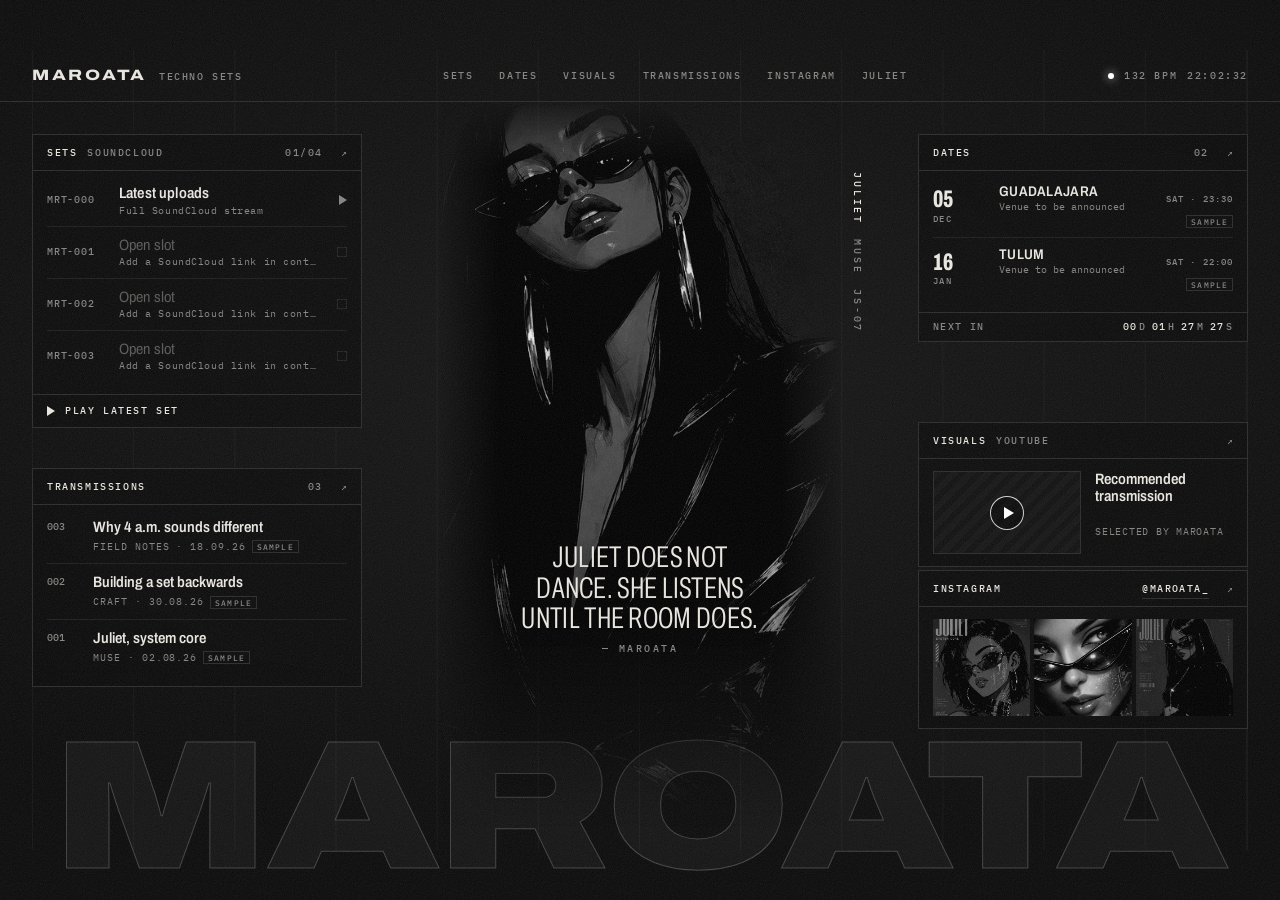
==== bunker/index.html @ 0c00dbc0 "Add MAROATA site with three no-scroll design options One shared content file (assets/content.js) and" ====
<!doctype html>
<html lang="en" data-base="../">
<head>
<meta charset="utf-8">
<meta name="viewport" content="width=device-width, initial-scale=1, viewport-fit=cover">
<title>MAROATA · Bunker</title>
<meta name="description" content="MAROATA techno sets, dates, transmissions and Juliet.">
<meta name="theme-color" content="#0a0a0a">
<link rel="icon" href="data:image/svg+xml,%3Csvg xmlns='http://www.w3.org/2000/svg' viewBox='0 0 32 32'%3E%3Crect width='32' height='32' fill='%230a0a0a'/%3E%3Cpath d='M6 24V8l10 9 10-9v16' fill='none' stroke='%23e8e5df' stroke-width='2.4'/%3E%3C/svg%3E">
<link rel="preload" href="../assets/fonts/archivo.woff2" as="font" type="font/woff2" crossorigin>
<link rel="stylesheet" href="../assets/fonts/fonts.css">
<style>
/* BUNKER — concrete, darkness and one beam of light. Strict 12-column grid, pure monochrome.
   Desktop is drawn on a 1280×800 board that scales to the window; phones get a dock + sheets. */
:root {
  --void: #0a0a0a;
  --slab: #121212;
  --seam: #2a2a2a;
  --ash: #858380;
  --bone: #e8e5df;
  --beam: #ffffff;
  --f-display: "Archivo", "Helvetica Neue", Arial, sans-serif;
  --f-mono: "IBM Plex Mono", ui-monospace, "SFMono-Regular", Menlo, monospace;
  --ease: cubic-bezier(.2, .7, .2, 1);
  color-scheme: dark;
}
*, *::before, *::after { box-sizing: border-box; }
[hidden] { display: none !important; }
html, body { height: 100%; margin: 0; overflow: hidden; background: var(--void); color: var(--bone); }
body { font: 400 14px/1.45 var(--f-display); -webkit-font-smoothing: antialiased; }
button { font: inherit; color: inherit; background: none; border: 0; padding: 0; cursor: pointer; }
a { color: inherit; }
:focus-visible { outline: 1px solid var(--beam); outline-offset: 3px; }
img { display: block; max-width: 100%; }

/* ---------- room: vignette, grain, light beam ---------- */
.room { position: fixed; inset: 0; background: radial-gradient(120% 90% at 50% 40%, #161616 0%, var(--void) 62%); }
.grain {
  position: fixed; inset: -50%; pointer-events: none; z-index: 40; opacity: .09;
  background-image: url("data:image/svg+xml,%3Csvg xmlns='http://www.w3.org/2000/svg' width='180' height='180'%3E%3Cfilter id='n'%3E%3CfeTurbulence type='fractalNoise' baseFrequency='.9' numOctaves='3' stitchTiles='stitch'/%3E%3CfeColorMatrix values='0 0 0 0 1 0 0 0 0 1 0 0 0 0 1 0 0 0 .9 0'/%3E%3C/filter%3E%3Crect width='100%25' height='100%25' filter='url(%23n)'/%3E%3C/svg%3E");
  animation: grain 1.2s steps(5) infinite;
}
@keyframes grain { 0%{transform:translate(0,0)} 20%{transform:translate(-3%,2%)} 40%{transform:translate(2%,-4%)} 60%{transform:translate(-4%,-1%)} 80%{transform:translate(3%,3%)} 100%{transform:translate(0,0)} }
.beam {
  position: fixed; top: -10%; bottom: -10%; left: 0; width: 26vw; pointer-events: none; z-index: 1;
  background: linear-gradient(90deg, transparent, rgba(255,255,255,.055) 45%, rgba(255,255,255,.09) 50%, rgba(255,255,255,.055) 55%, transparent);
  transform: translateX(-30vw) skewX(-8deg);
  animation: beam 14s linear infinite;
}
@keyframes beam { 0% { transform: translateX(-30vw) skewX(-8deg); } 60%, 100% { transform: translateX(130vw) skewX(-8deg); } }

/* ---------- board ---------- */
.board { position: fixed; inset: 0; z-index: 2; }
.grid { display: none; }

/* wordmark: outlined, lit by the beam as it passes */
.wordmark {
  position: absolute; margin: 0; left: 0; right: 0; bottom: calc(52px + env(safe-area-inset-bottom, 0px) - 0.1em); text-align: center; pointer-events: none; user-select: none;
  font: 900 16.2vw/0.8 var(--f-display); font-stretch: 125%; letter-spacing: -.02em;
  color: rgba(232,229,223,.045);
  -webkit-text-stroke: 1px rgba(232,229,223,.24);
  background: linear-gradient(100deg, transparent 42%, rgba(255,255,255,.85) 50%, transparent 58%) no-repeat;
  background-size: 250% 100%;
  -webkit-background-clip: text; background-clip: text;
  animation: sweep 14s linear infinite;
}
@keyframes sweep { 0% { background-position: 100% 0; } 60%, 100% { background-position: 0% 0; } }

/* header bar */
.bar {
  position: absolute; z-index: 6; left: 0; right: 0; top: 0;
  display: flex; align-items: center; justify-content: space-between; gap: 16px;
  padding: calc(env(safe-area-inset-top, 0px) + 14px) 16px 12px;
  font: 500 10px/1 var(--f-mono); letter-spacing: .16em; text-transform: uppercase; color: var(--ash);
}
.mark { margin: 0; display: flex; align-items: baseline; gap: 12px; font: inherit; }
.mark__name { font: 800 15px/1 var(--f-display); font-stretch: 125%; letter-spacing: .18em; color: var(--bone); }
.bar__nav { display: none; }
.bar__status { display: flex; align-items: center; gap: 10px; font-variant-numeric: tabular-nums; }
.led { width: 6px; height: 6px; border-radius: 50%; background: var(--beam); box-shadow: 0 0 10px rgba(255,255,255,.8); animation: led var(--beat, .45s) steps(1) infinite; }
@keyframes led { 0% { opacity: 1; } 50% { opacity: .15; } }
.bar__bpm { display: none; }

/* Juliet */
.juliet { position: absolute; margin: 0; z-index: 3; left: 50%; top: 52px; bottom: 150px; width: min(80vw, 50vh); transform: translateX(-50%); }
.juliet img {
  width: 100%; height: 100%; object-fit: cover; object-position: 50% 0;
  filter: grayscale(1) contrast(1.28) brightness(.92);
  -webkit-mask-image: linear-gradient(to bottom, transparent 0, #000 9%, #000 64%, transparent 97%), linear-gradient(to right, transparent 0, #000 16%, #000 84%, transparent 100%);
  -webkit-mask-composite: source-in;
  mask-image: linear-gradient(to bottom, transparent 0, #000 9%, #000 64%, transparent 97%), linear-gradient(to right, transparent 0, #000 16%, #000 84%, transparent 100%);
  mask-composite: intersect;
}
.juliet__tag {
  position: absolute; top: 18%; right: -4px; writing-mode: vertical-rl;
  font: 500 9.5px/1 var(--f-mono); letter-spacing: .3em; text-transform: uppercase; color: var(--ash);
  display: flex; gap: 14px; align-items: center;
}
.juliet__tag b { color: var(--bone); font-weight: 500; }
.juliet__tag:hover b { color: var(--beam); }

/* quote */
.quote-wrap { position: absolute; z-index: 4; left: 16px; right: 16px; bottom: calc(76px + 15vw); text-align: center; pointer-events: none; }
.quote { margin: 0 auto; max-width: 30ch; transition: opacity .6s var(--ease), filter .6s var(--ease); }
.quote.is-out { opacity: 0; filter: blur(6px); }
.m-quote__text { margin: 0; font: 300 clamp(20px, 6vw, 26px)/1.02 var(--f-display); font-stretch: 62%; text-transform: uppercase; letter-spacing: .01em; text-wrap: balance; text-shadow: 0 2px 18px rgba(0,0,0,.9); }
.m-quote__by { margin: 10px 0 0; font: 500 9.5px/1 var(--f-mono); letter-spacing: .26em; text-transform: uppercase; color: var(--ash); }
.m-quote__by::before { content: "— "; }

/* next date chip (phones) */
.next { position: absolute; z-index: 5; left: 16px; top: calc(env(safe-area-inset-top, 0px) + 44px); display: flex; flex-direction: column; gap: 6px; font: 500 9.5px/1 var(--f-mono); letter-spacing: .16em; text-transform: uppercase; color: var(--ash); }
.next [data-m="next-gig"] { display: flex; gap: 8px; align-items: center; color: var(--bone); }

/* ---------- floating modules ---------- */
.float { display: contents; }
.drift { display: contents; }
.mod { display: none; }

.mod {
  background: rgba(10,10,10,.64);
  -webkit-backdrop-filter: blur(10px); backdrop-filter: blur(10px);
  border: 1px solid var(--seam);
}
.mod__head {
  display: flex; align-items: center; gap: 10px; padding: 11px 14px 10px;
  border-bottom: 1px solid var(--seam);
  font: 500 10px/1 var(--f-mono); letter-spacing: .16em; text-transform: uppercase; color: var(--ash);
}
.mod__title { color: var(--bone); }
.mod__count { margin-left: auto; font-variant-numeric: tabular-nums; }
.mod__x { color: var(--ash); padding: 2px 0 2px 8px; transition: color .2s; }
.mod__x:hover { color: var(--beam); }
.mod__body { padding: 4px 14px 12px; }
.mod__foot { display: flex; justify-content: space-between; align-items: center; gap: 8px; padding: 9px 14px 10px; border-top: 1px solid var(--seam); font: 500 9.5px/1 var(--f-mono); letter-spacing: .14em; text-transform: uppercase; color: var(--ash); }

/* shared content pieces */
.m-flag { display: inline-block; padding: 2px 4px 1px; border: 1px solid var(--seam); font: 500 8px/1 var(--f-mono); letter-spacing: .14em; text-transform: uppercase; color: var(--ash); vertical-align: middle; }
.m-empty { margin: 10px 0; font: 500 10px/1.4 var(--f-mono); letter-spacing: .12em; text-transform: uppercase; color: var(--ash); }
.m-ext, .m-handle { font: 500 10px/1 var(--f-mono); letter-spacing: .14em; text-transform: uppercase; color: var(--bone); text-decoration: none; border-bottom: 1px solid var(--seam); padding-bottom: 3px; }
.m-ext:hover, .m-handle:hover { border-color: var(--bone); }

.m-sets, .m-gigs, .m-posts, .m-videos { list-style: none; margin: 0; padding: 0; }
.m-set + .m-set, .m-gig + .m-gig, .m-post + .m-post { border-top: 1px solid #1d1d1d; }
.m-set__btn {
  width: 100%; display: grid; grid-template-columns: 62px 1fr 18px; grid-template-rows: auto auto; column-gap: 10px; row-gap: 3px;
  text-align: left; padding: 10px 0; align-items: center;
}
.m-set__code { grid-row: 1 / 3; font: 500 10px/1 var(--f-mono); letter-spacing: .08em; color: var(--ash); font-variant-numeric: tabular-nums; }
.m-set__title { font: 600 15px/1.1 var(--f-display); font-stretch: 85%; letter-spacing: .01em; min-width: 0; overflow: hidden; text-overflow: ellipsis; white-space: nowrap; }
.m-set__meta { grid-column: 2; font: 400 9.5px/1.2 var(--f-mono); letter-spacing: .06em; color: var(--ash); min-width: 0; overflow: hidden; text-overflow: ellipsis; white-space: nowrap; }
.m-set__state { grid-column: 3; grid-row: 1 / 3; justify-self: end; width: 0; height: 0; border-left: 8px solid var(--bone); border-top: 5px solid transparent; border-bottom: 5px solid transparent; opacity: .55; transition: opacity .2s; }
button.m-set__btn:hover .m-set__state { opacity: 1; }
button.m-set__btn:hover .m-set__title { color: var(--beam); }
.m-set.is-open-slot .m-set__title { color: #5a5957; font-weight: 400; }
.m-set.is-open-slot .m-set__state { border: 1px dashed #3a3a3a; width: 10px; height: 10px; }
.m-set.is-playing .m-set__state { border: 0; width: 14px; height: 12px; background: linear-gradient(var(--bone),var(--bone)) 0 100%/3px 100% no-repeat, linear-gradient(var(--bone),var(--bone)) 5px 100%/3px 60% no-repeat, linear-gradient(var(--bone),var(--bone)) 10px 100%/3px 80% no-repeat; opacity: 1; animation: eq var(--beat, .45s) ease-in-out infinite alternate; }
@keyframes eq { to { background-size: 3px 40%, 3px 100%, 3px 50%; } }

.m-gig { display: grid; grid-template-columns: 54px 1fr auto; column-gap: 12px; row-gap: 2px; padding: 9px 0; align-items: center; }
.m-gig__date { grid-row: 1 / 3; display: grid; grid-template-columns: auto; line-height: 1; }
.m-gig__d { font: 800 24px/0.9 var(--f-display); font-stretch: 62%; font-variant-numeric: tabular-nums; }
.m-gig__m { font: 500 9px/1 var(--f-mono); letter-spacing: .16em; color: var(--ash); margin-top: 3px; }
.m-gig__y { display: none; }
.m-gig__where { display: flex; flex-direction: column; gap: 2px; min-width: 0; }
.m-gig__city { font: 600 14px/1.1 var(--f-display); font-stretch: 85%; letter-spacing: .02em; text-transform: uppercase; white-space: nowrap; overflow: hidden; text-overflow: ellipsis; }
.m-gig__venue { font: 400 9.5px/1.2 var(--f-mono); color: var(--ash); white-space: nowrap; overflow: hidden; text-overflow: ellipsis; }
.m-gig__meta { grid-column: 3; grid-row: 1; font: 500 9px/1 var(--f-mono); letter-spacing: .12em; color: var(--ash); text-align: right; }
.m-gig .m-flag, .m-gig__link { grid-column: 3; grid-row: 2; justify-self: end; }
.m-gig__link { font: 500 9px/1 var(--f-mono); letter-spacing: .14em; text-transform: uppercase; color: var(--bone); }

.m-post__btn { width: 100%; display: grid; grid-template-columns: 36px 1fr; column-gap: 10px; row-gap: 4px; text-align: left; padding: 10px 0; }
.m-post__no { grid-row: 1 / 3; font: 500 10px/1.5 var(--f-mono); color: var(--ash); font-variant-numeric: tabular-nums; }
.m-post__title { font: 600 15px/1.15 var(--f-display); font-stretch: 85%; text-wrap: balance; }
.m-post__meta { font: 400 9.5px/1 var(--f-mono); letter-spacing: .1em; text-transform: uppercase; color: var(--ash); display: flex; gap: 6px; align-items: center; }
.m-post__btn:hover .m-post__title { color: var(--beam); text-decoration: underline; text-underline-offset: 3px; text-decoration-thickness: 1px; }

.m-video__btn { width: 100%; display: grid; grid-template-columns: 148px 1fr; column-gap: 14px; row-gap: 4px; text-align: left; align-items: start; }
.m-video__thumb { grid-row: 1 / 3; position: relative; display: block; aspect-ratio: 16 / 9; overflow: hidden; background: repeating-linear-gradient(135deg, #151515 0 6px, #101010 6px 12px); border: 1px solid var(--seam); }
.m-video__thumb img { width: 100%; height: 100%; object-fit: cover; filter: grayscale(1) contrast(1.15); transition: filter .4s; }
.m-video__btn:hover .m-video__thumb img { filter: grayscale(0); }
.m-video__play { position: absolute; left: 50%; top: 50%; width: 34px; height: 34px; margin: -17px; border: 1px solid rgba(255,255,255,.8); border-radius: 50%; background: rgba(0,0,0,.35); }
.m-video__play::after { content: ""; position: absolute; left: 13px; top: 10px; border-left: 10px solid #fff; border-top: 6px solid transparent; border-bottom: 6px solid transparent; }
.m-video__slot { position: absolute; inset: 0; display: grid; place-items: center; font: 500 9px/1 var(--f-mono); letter-spacing: .16em; text-transform: uppercase; color: #5a5957; }
.m-video__title { font: 600 15px/1.15 var(--f-display); font-stretch: 85%; }
.m-video__note { font: 400 9.5px/1.3 var(--f-mono); letter-spacing: .08em; text-transform: uppercase; color: var(--ash); }
.m-video.is-open-slot .m-video__title { font: 400 9.5px/1.3 var(--f-mono); color: #5a5957; text-transform: uppercase; letter-spacing: .08em; }

.m-ig { display: grid; grid-template-columns: repeat(3, 1fr); gap: 4px; }
.m-ig__item { display: block; aspect-ratio: 1; overflow: hidden; background: var(--slab); }
.m-ig__item img { width: 100%; height: 100%; object-fit: cover; object-position: 50% 25%; filter: grayscale(1) contrast(1.15) brightness(.9); transition: filter .5s, transform .8s var(--ease); }
.m-ig__item:hover img { filter: none; transform: scale(1.05); }

.m-cd { display: inline-flex; align-items: baseline; gap: 1px; margin-left: 6px; }
.m-cd b { font-weight: 500; color: var(--bone); font-variant-numeric: tabular-nums; }
.m-cd i { font-style: normal; }

/* deck (SoundCloud mini player) */
.m-deck { --sc-color: #e8e5df; display: none; }
.m-deck__go { width: 100%; display: flex; align-items: center; gap: 10px; padding: 11px 14px; font: 500 10px/1 var(--f-mono); letter-spacing: .16em; text-transform: uppercase; color: var(--bone); border-top: 1px solid var(--seam); transition: background .2s, color .2s; }
.m-deck__go:hover { background: var(--bone); color: var(--void); }
.m-deck__icon { width: 0; height: 0; border-left: 8px solid currentColor; border-top: 5px solid transparent; border-bottom: 5px solid transparent; }
.m-deck__live { display: none; padding: 10px 14px 12px; border-top: 1px solid var(--seam); }
.m-deck[data-state="playing"] .m-deck__idle { display: none; }
.m-deck[data-state="playing"] .m-deck__live { display: block; }
.m-deck__now { display: flex; align-items: center; gap: 10px; margin-bottom: 8px; font: 500 9.5px/1 var(--f-mono); letter-spacing: .14em; text-transform: uppercase; color: var(--ash); }
.m-deck__title { color: var(--bone); flex: 1; min-width: 0; overflow: hidden; text-overflow: ellipsis; white-space: nowrap; }
.m-deck__stop { color: var(--ash); letter-spacing: .14em; text-transform: uppercase; }
.m-deck__stop:hover { color: var(--beam); }
.m-deck__frame iframe { display: block; width: 100%; height: 20px; border: 0; }

/* ---------- dock (phones) ---------- */
.dock {
  position: fixed; z-index: 20; left: 0; right: 0; bottom: 0;
  display: grid; grid-template-columns: repeat(6, 1fr);
  padding-bottom: env(safe-area-inset-bottom, 0px);
  background: rgba(10,10,10,.86); -webkit-backdrop-filter: blur(12px); backdrop-filter: blur(12px);
  border-top: 1px solid var(--seam);
}
.dock button { padding: 18px 0 16px; font: 500 9.5px/1 var(--f-mono); letter-spacing: .12em; text-transform: uppercase; color: var(--ash); }
.dock button + button { border-left: 1px solid #1c1c1c; }
.dock button:hover, .dock button:focus-visible { color: var(--bone); }

/* mobile deck: only visible while a set plays */
.f-sets .m-deck[data-state="playing"] { display: block; position: fixed; z-index: 19; left: 0; right: 0; bottom: calc(52px + env(safe-area-inset-bottom, 0px)); background: rgba(10,10,10,.92); -webkit-backdrop-filter: blur(12px); backdrop-filter: blur(12px); }

/* ---------- sheet (expanded module) ---------- */
.sheet { position: fixed; inset: 0; z-index: 60; display: grid; place-items: center; padding: 16px; background: rgba(6,6,6,.82); -webkit-backdrop-filter: blur(16px); backdrop-filter: blur(16px); opacity: 0; transition: opacity .35s var(--ease); }
.sheet.is-open { opacity: 1; }
.sheet__frame { width: min(860px, 100%); height: min(86vh, 780px); display: flex; flex-direction: column; background: var(--slab); border: 1px solid var(--seam); transform: translateY(14px); transition: transform .5s var(--ease); }
.sheet.is-open .sheet__frame { transform: none; }
.sheet__head { display: flex; align-items: center; gap: 16px; padding: 18px 24px; border-bottom: 1px solid var(--seam); }
.sheet__title { margin: 0; font: 800 30px/1 var(--f-display); font-stretch: 125%; letter-spacing: .02em; text-transform: uppercase; }
.sheet__brand { font: 500 10px/1 var(--f-mono); letter-spacing: .2em; text-transform: uppercase; color: var(--ash); }
.sheet__close { margin-left: auto; font: 500 10px/1 var(--f-mono); letter-spacing: .18em; text-transform: uppercase; color: var(--ash); padding: 8px 0 8px 12px; }
.sheet__close:hover { color: var(--beam); }
.sheet__body { flex: 1; min-height: 0; overflow: auto; padding: 8px 24px 28px; scrollbar-width: thin; scrollbar-color: #333 transparent; }
.sheet .m-set__title, .sheet .m-post__title, .sheet .m-gig__city { font-size: 20px; }
.sheet .m-set__btn, .sheet .m-post__btn, .sheet .m-gig { padding: 16px 0; }
.sheet .m-gig { grid-template-columns: 74px 1fr auto; }
.sheet .m-gig__d { font-size: 36px; }
.sheet .m-gig__y { display: block; font: 500 9px/1 var(--f-mono); color: #5a5957; margin-top: 3px; letter-spacing: .14em; }
.sheet .m-videos { display: grid; gap: 16px; margin-top: 20px; }
.m-sheet__foot { margin: 22px 0 0; }
.m-sheet__handles { margin: 18px 0; display: flex; gap: 16px; }
.sheet .m-ig { grid-template-columns: repeat(3, 1fr); gap: 6px; }

.m-player__frame { position: relative; aspect-ratio: 16 / 9; background: #000; margin-top: 16px; border: 1px solid var(--seam); }
.m-player__frame iframe { position: absolute; inset: 0; width: 100%; height: 100%; border: 0; }
.m-player__link { position: absolute; inset: 0; display: grid; place-items: center; text-decoration: none; }
.m-player__link img { position: absolute; inset: 0; width: 100%; height: 100%; object-fit: cover; opacity: .55; }
.m-player__link span { position: relative; padding: 10px 16px; background: rgba(0,0,0,.6); font: 500 11px/1 var(--f-mono, var(--f-body)); letter-spacing: .16em; text-transform: uppercase; }
.m-player__info { display: flex; flex-wrap: wrap; align-items: baseline; gap: 8px 18px; margin-top: 16px; }
.m-player__title { margin: 0; font: 700 22px/1.1 var(--f-display); font-stretch: 85%; }
.m-player__note { margin: 0; font: 400 10px/1 var(--f-mono); letter-spacing: .12em; text-transform: uppercase; color: var(--ash); }
.m-player__info .m-ext { margin-left: auto; }

.m-reader { max-width: 62ch; margin: 0 auto; padding-top: 22px; }
.m-reader__meta { display: flex; flex-wrap: wrap; gap: 8px 16px; align-items: center; margin: 0; font: 500 10px/1 var(--f-mono); letter-spacing: .16em; text-transform: uppercase; color: var(--ash); }
.m-reader__title { margin: 18px 0 0; font: 800 clamp(30px, 6vw, 48px)/.95 var(--f-display); font-stretch: 75%; text-transform: uppercase; text-wrap: balance; }
.m-reader__lede { margin: 18px 0 0; font: 300 19px/1.35 var(--f-display); color: #cfccc6; }
.m-reader__body { margin-top: 22px; border-top: 1px solid var(--seam); padding-top: 6px; }
.m-reader__body p { font: 400 16px/1.65 var(--f-display); color: #d6d3cd; margin: 16px 0 0; }
.m-reader__nav { display: flex; justify-content: space-between; gap: 16px; margin-top: 36px; padding-top: 16px; border-top: 1px solid var(--seam); }
.m-reader__nav button { font: 500 10px/1.4 var(--f-mono); letter-spacing: .12em; text-transform: uppercase; color: var(--ash); text-align: left; max-width: 48%; }
.m-reader__nav button:last-child { text-align: right; }
.m-reader__nav button:hover { color: var(--beam); }

.m-juliet { padding-top: 18px; }
.m-juliet__code { font: 500 10px/1 var(--f-mono); letter-spacing: .2em; text-transform: uppercase; color: var(--ash); }
.m-juliet__lines { margin: 12px 0 22px; font: 300 30px/1 var(--f-display); font-stretch: 62%; text-transform: uppercase; }
.m-juliet__gallery { display: grid; grid-template-columns: repeat(3, 1fr); gap: 6px; }
.m-juliet__img { margin: 0; position: relative; }
.m-juliet__img img { width: 100%; aspect-ratio: 3 / 4; object-fit: cover; filter: grayscale(1) contrast(1.2); transition: filter .5s; }
.m-juliet__img:hover img { filter: none; }
.m-juliet__img figcaption { margin-top: 6px; font: 500 9px/1 var(--f-mono); letter-spacing: .14em; text-transform: uppercase; color: var(--ash); }

@media (max-width: 999px), (max-height: 599px), (max-aspect-ratio: 6/5) {
  .sheet { padding: 0; }
  .sheet__frame { width: 100%; height: 100%; border: 0; padding-top: env(safe-area-inset-top, 0px); padding-bottom: env(safe-area-inset-bottom, 0px); }
  .sheet__head { padding: 16px; }
  .sheet__title { font-size: 24px; }
  .sheet__brand { display: none; }
  .sheet__body { padding: 4px 16px 24px; }
  .m-juliet__gallery, .sheet .m-ig { grid-template-columns: repeat(2, 1fr); }
  .m-video__btn { grid-template-columns: 120px 1fr; }
}

/* ======================= DESKTOP BOARD ======================= */
@media (min-width: 1000px) and (min-height: 600px) and (min-aspect-ratio: 6/5) {
  .board { inset: auto; left: 50%; top: 50%; width: 1280px; height: 800px; transform: translate(-50%, -50%) scale(var(--s, 1)); }
  .grid {
    display: block; position: absolute; inset: 0 32px; pointer-events: none;
    background-image: linear-gradient(90deg, rgba(255,255,255,.035) 1px, transparent 1px);
    background-size: calc((100% - 1px) / 12) 100%;
    border-right: 1px solid rgba(255,255,255,.035);
  }
  .dock, .next { display: none; }

  .bar { padding: 0 32px; height: 52px; border-bottom: 1px solid var(--seam); }
  .bar__nav { display: flex; gap: 26px; }
  .bar__nav button { color: var(--ash); letter-spacing: .16em; text-transform: uppercase; transition: color .2s; padding: 6px 0; }
  .bar__nav button:hover { color: var(--beam); }
  .bar__bpm { display: inline; }

  .wordmark { font-size: 183px; bottom: -30px; left: 0; right: 0; }

  .juliet { left: 440px; top: 52px; bottom: auto; width: 400px; height: 748px; transform: translate3d(calc(var(--mx, 0) * -7px), calc(var(--my, 0) * -5px), 0); }
  .juliet__tag { right: -22px; top: 70px; }

  .quote-wrap { left: 404px; right: auto; width: 472px; bottom: auto; top: 492px; transform: translate3d(calc(var(--mx, 0) * 4px), calc(var(--my, 0) * 3px), 0); }
  .m-quote__text { font-size: 30px; }

  .float { display: block; position: absolute; z-index: 5; transform: translate3d(calc(var(--mx, 0) * var(--d, 8) * 1px), calc(var(--my, 0) * var(--d, 8) * 1px), 0); }
  .drift { display: block; animation: drift var(--t, 9s) ease-in-out var(--delay, 0s) infinite alternate; }
  @keyframes drift { from { transform: translate3d(0, 0, 0); } to { transform: translate3d(0, -8px, 0); } }
  .mod { display: block; }
  .m-deck, .f-sets .m-deck[data-state="playing"] { display: block; position: static; background: rgba(10,10,10,.64); -webkit-backdrop-filter: blur(10px); backdrop-filter: blur(10px); border: 1px solid var(--seam); border-top: 0; }
  .m-deck__go { border-top: 0; }

  .f-sets   { left: 32px;  top: 84px;  width: 330px; --d: 12; --t: 10s; }
  .f-posts  { left: 32px;  top: 418px; width: 330px; --d: 16; --t: 12s; --delay: -4s; }
  .f-gigs   { left: 918px; top: 84px;  width: 330px; --d: 14; --t: 11s; --delay: -2s; }
  .f-video  { left: 918px; top: 372px; width: 330px; --d: 10; --t: 9s; --delay: -6s; }
  .f-insta  { left: 918px; top: 520px; width: 330px; --d: 18; --t: 13s; --delay: -3s; }
  .f-insta .m-ig { grid-template-columns: repeat(3, 1fr); gap: 4px; }
  .f-insta .mod__body { padding-top: 12px; }
  .f-video .mod__body { padding-top: 12px; }
}

@media (prefers-reduced-motion: reduce) {
  .grain, .beam, .wordmark, .drift, .led, .m-set.is-playing .m-set__state { animation: none !important; }
  .beam { display: none; }
}
</style>
</head>
<body>
<div class="room" aria-hidden="true"></div>
<div class="beam" aria-hidden="true"></div>
<div class="grain" aria-hidden="true"></div>

<main class="board" id="board">
  <div class="grid" aria-hidden="true"></div>
  <p class="wordmark" aria-hidden="true">MAROATA</p>

  <header class="bar">
    <h1 class="mark"><span class="mark__name">MAROATA</span><span>Techno sets</span></h1>
    <nav class="bar__nav" aria-label="Sections">
      <button type="button" data-open="sets">Sets</button>
      <button type="button" data-open="gigs">Dates</button>
      <button type="button" data-open="videos">Visuals</button>
      <button type="button" data-open="posts">Transmissions</button>
      <button type="button" data-open="insta">Instagram</button>
      <button type="button" data-open="juliet">Juliet</button>
    </nav>
    <div class="bar__status"><span class="led" aria-hidden="true"></span><span class="bar__bpm" data-m="bpm"></span><span data-m="clock"></span></div>
  </header>

  <div class="next"><span>Next date</span><span data-m="next-gig"></span></div>

  <figure class="juliet">
    <img src="../assets/img/juliet/juliet-core-03-figure.jpg" alt="Juliet, the MAROATA muse, in cat-eye sunglasses and gold hoops">
    <button type="button" class="juliet__tag" data-open="juliet"><b>Juliet</b><span>Muse</span><span data-m="juliet-code"></span></button>
  </figure>

  <div class="quote-wrap"><blockquote class="quote" data-m="quote" data-interval="9000"></blockquote></div>

  <section class="float f-sets" aria-labelledby="t-sets"><div class="drift">
    <div class="mod">
      <div class="mod__head"><span class="mod__title" id="t-sets">Sets</span><span>SoundCloud</span><span class="mod__count" data-m="count-sets"></span><button type="button" class="mod__x" data-open="sets" aria-label="Open all sets">↗</button></div>
      <div class="mod__body" data-m="sets" data-limit="4"></div>
    </div>
    <div class="m-deck" data-m="deck"></div>
  </div></section>

  <section class="float f-posts" aria-labelledby="t-posts"><div class="drift">
    <div class="mod">
      <div class="mod__head"><span class="mod__title" id="t-posts">Transmissions</span><span class="mod__count" data-m="count-posts"></span><button type="button" class="mod__x" data-open="posts" aria-label="Open all transmissions">↗</button></div>
      <div class="mod__body" data-m="posts" data-limit="3"></div>
    </div>
  </div></section>

  <section class="float f-gigs" aria-labelledby="t-gigs"><div class="drift">
    <div class="mod">
      <div class="mod__head"><span class="mod__title" id="t-gigs">Dates</span><span class="mod__count" data-m="count-gigs"></span><button type="button" class="mod__x" data-open="gigs" aria-label="Open all dates">↗</button></div>
      <div class="mod__body" data-m="gigs" data-limit="3"></div>
      <div class="mod__foot"><span>Next in</span><span data-m="countdown"></span></div>
    </div>
  </div></section>

  <section class="float f-video" aria-labelledby="t-video"><div class="drift">
    <div class="mod">
      <div class="mod__head"><span class="mod__title" id="t-video">Visuals</span><span>YouTube</span><span class="mod__count"></span><button type="button" class="mod__x" data-open="videos" aria-label="Open visuals">↗</button></div>
      <div class="mod__body" data-m="videos" data-limit="1"></div>
    </div>
  </div></section>

  <section class="float f-insta" aria-labelledby="t-insta"><div class="drift">
    <div class="mod">
      <div class="mod__head"><span class="mod__title" id="t-insta">Instagram</span><span class="mod__count" data-m="handles"></span><button type="button" class="mod__x" data-open="insta" aria-label="Open Instagram">↗</button></div>
      <div class="mod__body" data-m="insta" data-limit="3"></div>
    </div>
  </div></section>

  <nav class="dock" aria-label="Sections">
    <button type="button" data-open="sets">Sets</button>
    <button type="button" data-open="gigs">Dates</button>
    <button type="button" data-open="videos">Video</button>
    <button type="button" data-open="posts">Log</button>
    <button type="button" data-open="insta">IG</button>
    <button type="button" data-open="juliet">Juliet</button>
  </nav>
</main>

<div class="sheet" data-m="sheet" role="dialog" aria-modal="true" aria-labelledby="sheet-title" hidden>
  <div class="sheet__frame">
    <div class="sheet__head">
      <h2 class="sheet__title" id="sheet-title" data-m="sheet-title"></h2>
      <span class="sheet__brand">MAROATA</span>
      <button type="button" class="sheet__close" data-m="sheet-close">Close ✕</button>
    </div>
    <div class="sheet__body" data-m="sheet-body"></div>
  </div>
</div>

<script src="../assets/content.js"></script>
<script src="../assets/maroata.js"></script>
<script>
  M.fitBoard(document.getElementById("board"), 1280, 800, 1.6);
  M.parallax();
</script>
</body>
</html>
---- assets/fonts/fonts.css ----
/* Self-hosted Google Fonts, latin subset. All families are under the SIL Open Font License. */
@font-face {
  font-family: 'Archivo';
  font-style: normal;
  font-weight: 100 900;
  font-stretch: 62% 125%;
  font-display: swap;
  src: url(archivo.woff2) format('woff2');
  unicode-range: U+0000-00FF, U+0131, U+0152-0153, U+02BB-02BC, U+02C6, U+02DA, U+02DC, U+0304, U+0308, U+0329, U+2000-206F, U+20AC, U+2122, U+2191, U+2193, U+2212, U+2215, U+FEFF, U+FFFD;
}
@font-face {
  font-family: 'IBM Plex Mono';
  font-style: normal;
  font-weight: 400;
  font-display: swap;
  src: url(ibm-plex-mono-400.woff2) format('woff2');
  unicode-range: U+0000-00FF, U+0131, U+0152-0153, U+02BB-02BC, U+02C6, U+02DA, U+02DC, U+0304, U+0308, U+0329, U+2000-206F, U+20AC, U+2122, U+2191, U+2193, U+2212, U+2215, U+FEFF, U+FFFD;
}
@font-face {
  font-family: 'IBM Plex Mono';
  font-style: normal;
  font-weight: 500;
  font-display: swap;
  src: url(ibm-plex-mono-500.woff2) format('woff2');
  unicode-range: U+0000-00FF, U+0131, U+0152-0153, U+02BB-02BC, U+02C6, U+02DA, U+02DC, U+0304, U+0308, U+0329, U+2000-206F, U+20AC, U+2122, U+2191, U+2193, U+2212, U+2215, U+FEFF, U+FFFD;
}
@font-face {
  font-family: 'Antonio';
  font-style: normal;
  font-weight: 100 700;
  font-display: swap;
  src: url(antonio.woff2) format('woff2');
  unicode-range: U+0000-00FF, U+0131, U+0152-0153, U+02BB-02BC, U+02C6, U+02DA, U+02DC, U+0304, U+0308, U+0329, U+2000-206F, U+20AC, U+2122, U+2191, U+2193, U+2212, U+2215, U+FEFF, U+FFFD;
}
@font-face {
  font-family: 'Martian Mono';
  font-style: normal;
  font-weight: 100 800;
  font-stretch: 75% 112.5%;
  font-display: swap;
  src: url(martian-mono.woff2) format('woff2');
  unicode-range: U+0000-00FF, U+0131, U+0152-0153, U+02BB-02BC, U+02C6, U+02DA, U+02DC, U+0304, U+0308, U+0329, U+2000-206F, U+20AC, U+2122, U+2191, U+2193, U+2212, U+2215, U+FEFF, U+FFFD;
}
@font-face {
  font-family: 'Bodoni Moda';
  font-style: italic;
  font-weight: 400 900;
  font-display: swap;
  src: url(bodoni-moda-italic.woff2) format('woff2');
  unicode-range: U+0000-00FF, U+0131, U+0152-0153, U+02BB-02BC, U+02C6, U+02DA, U+02DC, U+0304, U+0308, U+0329, U+2000-206F, U+20AC, U+2122, U+2191, U+2193, U+2212, U+2215, U+FEFF, U+FFFD;
}
@font-face {
  font-family: 'Bodoni Moda';
  font-style: normal;
  font-weight: 400 900;
  font-display: swap;
  src: url(bodoni-moda.woff2) format('woff2');
  unicode-range: U+0000-00FF, U+0131, U+0152-0153, U+02BB-02BC, U+02C6, U+02DA, U+02DC, U+0304, U+0308, U+0329, U+2000-206F, U+20AC, U+2122, U+2191, U+2193, U+2212, U+2215, U+FEFF, U+FFFD;
}
@font-face {
  font-family: 'Syncopate';
  font-style: normal;
  font-weight: 400;
  font-display: swap;
  src: url(syncopate-400.woff2) format('woff2');
  unicode-range: U+0000-00FF, U+0131, U+0152-0153, U+02BB-02BC, U+02C6, U+02DA, U+02DC, U+0304, U+0308, U+0329, U+2000-206F, U+20AC, U+2122, U+2191, U+2193, U+2212, U+2215, U+FEFF, U+FFFD;
}
@font-face {
  font-family: 'Syncopate';
  font-style: normal;
  font-weight: 700;
  font-display: swap;
  src: url(syncopate-700.woff2) format('woff2');
  unicode-range: U+0000-00FF, U+0131, U+0152-0153, U+02BB-02BC, U+02C6, U+02DA, U+02DC, U+0304, U+0308, U+0329, U+2000-206F, U+20AC, U+2122, U+2191, U+2193, U+2212, U+2215, U+FEFF, U+FFFD;
}
@font-face {
  font-family: 'Jost';
  font-style: normal;
  font-weight: 300 600;
  font-display: swap;
  src: url(jost.woff2) format('woff2');
  unicode-range: U+0000-00FF, U+0131, U+0152-0153, U+02BB-02BC, U+02C6, U+02DA, U+02DC, U+0304, U+0308, U+0329, U+2000-206F, U+20AC, U+2122, U+2191, U+2193, U+2212, U+2215, U+FEFF, U+FFFD;
}
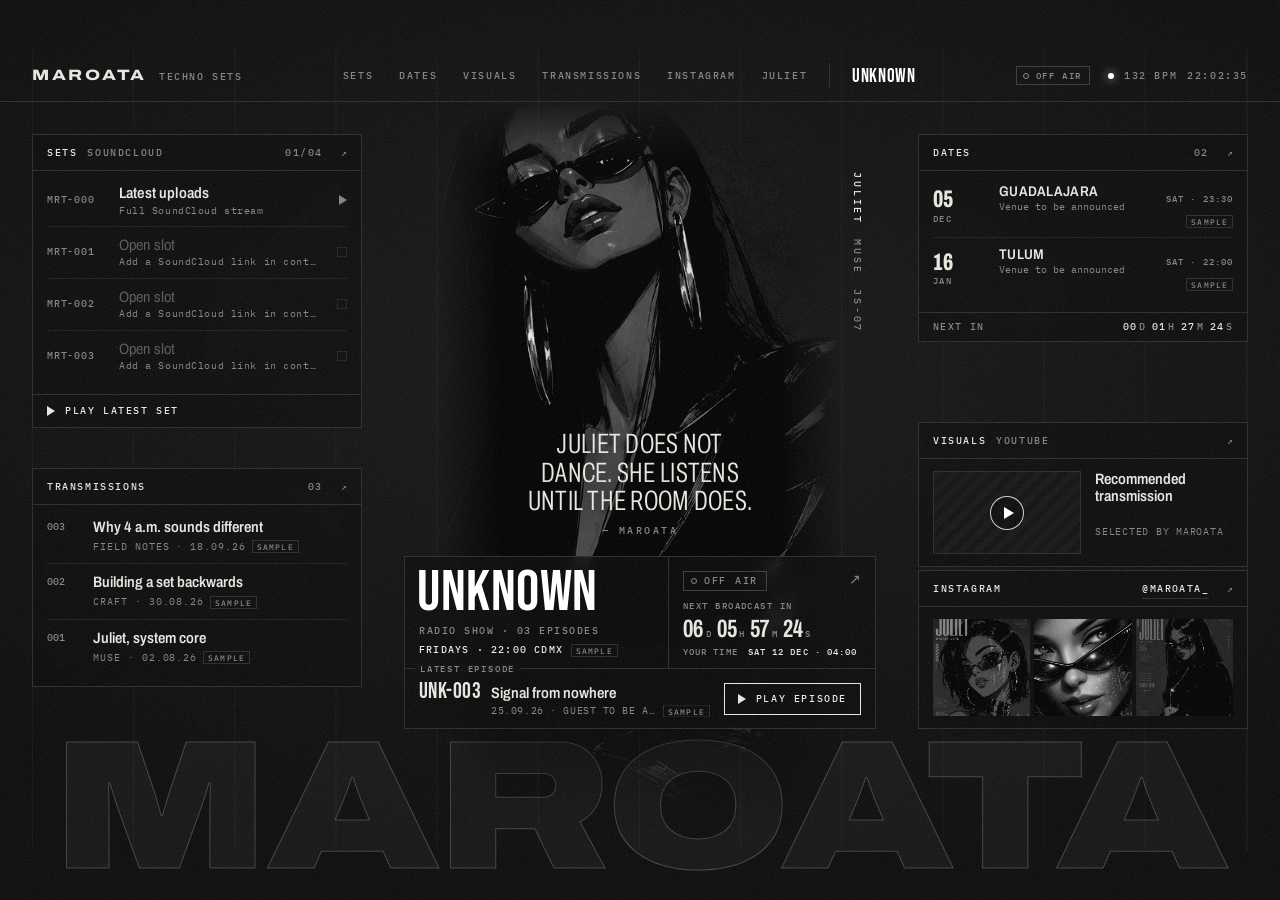
==== commit dbfc3daf: "Add UNKNOWN radio show to Bunker, System Core and Nocturne Each design gets the UNKNOWN logotype in " ====
--- a/bunker/index.html
+++ b/bunker/index.html
@@ -56,7 +56,7 @@
 /* wordmark: outlined, lit by the beam as it passes */
 .wordmark {
   position: absolute; margin: 0; left: 0; right: 0; bottom: calc(52px + env(safe-area-inset-bottom, 0px) - 0.1em); text-align: center; pointer-events: none; user-select: none;
-  font: 900 16.2vw/0.8 var(--f-display); font-stretch: 125%; letter-spacing: -.02em;
+  font: 900 15.2vw/0.8 var(--f-display); font-stretch: 125%; letter-spacing: -.02em;
   color: rgba(232,229,223,.045);
   -webkit-text-stroke: 1px rgba(232,229,223,.24);
   background: linear-gradient(100deg, transparent 42%, rgba(255,255,255,.85) 50%, transparent 58%) no-repeat;
@@ -77,6 +77,7 @@
 .mark__name { font: 800 15px/1 var(--f-display); font-stretch: 125%; letter-spacing: .18em; color: var(--bone); }
 .bar__nav { display: none; }
 .bar__status { display: flex; align-items: center; gap: 10px; font-variant-numeric: tabular-nums; }
+.bar__radio { display: none; }
 .led { width: 6px; height: 6px; border-radius: 50%; background: var(--beam); box-shadow: 0 0 10px rgba(255,255,255,.8); animation: led var(--beat, .45s) steps(1) infinite; }
 @keyframes led { 0% { opacity: 1; } 50% { opacity: .15; } }
 .bar__bpm { display: none; }
@@ -100,7 +101,7 @@
 .juliet__tag:hover b { color: var(--beam); }
 
 /* quote */
-.quote-wrap { position: absolute; z-index: 4; left: 16px; right: 16px; bottom: calc(76px + 15vw); text-align: center; pointer-events: none; }
+.quote-wrap { position: absolute; z-index: 4; left: 16px; right: 16px; bottom: calc(112px + 11.34vw + env(safe-area-inset-bottom, 0px)); text-align: center; pointer-events: none; }
 .quote { margin: 0 auto; max-width: 30ch; transition: opacity .6s var(--ease), filter .6s var(--ease); }
 .quote.is-out { opacity: 0; filter: blur(6px); }
 .m-quote__text { margin: 0; font: 300 clamp(20px, 6vw, 26px)/1.02 var(--f-display); font-stretch: 62%; text-transform: uppercase; letter-spacing: .01em; text-wrap: balance; text-shadow: 0 2px 18px rgba(0,0,0,.9); }
@@ -208,17 +209,122 @@
 .m-deck__stop:hover { color: var(--beam); }
 .m-deck__frame iframe { display: block; width: 100%; height: 20px; border: 0; }
 
+/* ---------- UNKNOWN — the radio show ---------- */
+/* the logotype: white Bebas Neue on black, set like the station ident */
+.m-unknown { font-family: "Bebas Neue", "Antonio", "Archivo", sans-serif; font-weight: 400; font-stretch: normal; letter-spacing: .01em; text-transform: uppercase; color: var(--beam); }
+
+/* ON AIR lamp: an unlit outline by day, a white light-box when live */
+.m-onair { display: inline-flex; align-items: center; gap: 7px; padding: 4px 8px 4px 7px; border: 1px solid #3a3a3a; font: 500 9.5px/1 var(--f-mono); letter-spacing: .18em; text-transform: uppercase; color: var(--ash); white-space: nowrap; transition: background .4s, color .4s, border-color .4s, box-shadow .4s; }
+.m-onair__dot { width: 6px; height: 6px; border-radius: 50%; border: 1px solid currentColor; flex: none; }
+.m-onair__text { font-weight: 500; }
+.m-onair[data-live="true"] { background: var(--beam); border-color: var(--beam); color: var(--void); box-shadow: 0 0 0 1px rgba(255,255,255,.25), 0 0 22px rgba(255,255,255,.45), 0 0 60px rgba(255,255,255,.18); }
+.m-onair[data-live="true"] .m-onair__dot { background: var(--void); border-color: var(--void); animation: lamp 1.6s ease-in-out infinite; }
+@keyframes lamp { 50% { opacity: .2; } }
+
+/* sheet: radio overview */
+.m-radio { padding-top: 22px; }
+.m-radio__head { display: grid; gap: 10px; padding-bottom: 22px; border-bottom: 1px solid var(--seam); }
+.m-radio__logo { margin: 0; font-size: clamp(84px, 16vw, 150px); line-height: .8; }
+html.radio-live .m-radio__logo, html.radio-live .radio__logo { text-shadow: 0 0 28px rgba(255,255,255,.35); }
+.m-radio__desc { margin: 4px 0 0; font: 500 10px/1.4 var(--f-mono); letter-spacing: .2em; text-transform: uppercase; color: var(--ash); }
+.m-radio__tagline { margin: 2px 0 0; max-width: 34ch; font: 300 24px/1.05 var(--f-display); font-stretch: 62%; text-transform: uppercase; color: #d6d3cd; text-wrap: balance; }
+.m-radio__status { display: grid; margin-top: 4px; }
+.m-radio__row { display: flex; flex-wrap: wrap; align-items: center; justify-content: space-between; gap: 8px 16px; padding: 13px 0; border-bottom: 1px solid #1d1d1d; font: 500 10.5px/1.3 var(--f-mono); letter-spacing: .12em; text-transform: uppercase; color: var(--bone); }
+.m-radio__label { color: var(--ash); }
+.m-radio__schedule { display: inline-flex; align-items: center; gap: 8px; }
+.m-radio__cd .m-cd { margin-left: 8px; }
+.m-radio__cd .m-cd b { font: 700 24px/1 var(--f-display); font-stretch: 62%; letter-spacing: .01em; }
+.m-radio__cd .m-cd i { font: 500 9px/1 var(--f-mono); color: var(--ash); margin-left: 1px; }
+.m-radio__next { font-variant-numeric: tabular-nums; }
+.m-radio__sub, .m-ep__sub { margin: 30px 0 4px; font: 500 10px/1 var(--f-mono); letter-spacing: .2em; text-transform: uppercase; color: var(--ash); }
+
+/* episode list */
+.m-episodes { list-style: none; margin: 0; padding: 0; }
+.m-episode { display: grid; grid-template-columns: 1fr auto; align-items: center; gap: 14px; }
+.m-episode + .m-episode { border-top: 1px solid #1d1d1d; }
+.m-episode__btn { display: grid; grid-template-columns: 76px 1fr; column-gap: 10px; row-gap: 4px; text-align: left; padding: 14px 0; min-width: 0; align-items: baseline; }
+.m-episode__code { grid-row: 1 / 3; font: 400 22px/1 "Bebas Neue", var(--f-display); letter-spacing: .02em; color: var(--bone); }
+.m-episode__title { font: 600 18px/1.1 var(--f-display); font-stretch: 85%; min-width: 0; overflow: hidden; text-overflow: ellipsis; white-space: nowrap; }
+.m-episode__meta { font: 400 9.5px/1.3 var(--f-mono); letter-spacing: .08em; text-transform: uppercase; color: var(--ash); display: flex; flex-wrap: wrap; gap: 6px; align-items: center; }
+.m-episode__btn:hover .m-episode__title { color: var(--beam); text-decoration: underline; text-underline-offset: 3px; text-decoration-thickness: 1px; }
+.m-episode__play { position: relative; width: 38px; height: 38px; border: 1px solid #4a4a4a; transition: background .2s, border-color .2s; }
+.m-episode__play span { position: absolute; left: 15px; top: 13px; border-left: 9px solid var(--bone); border-top: 6px solid transparent; border-bottom: 6px solid transparent; }
+.m-episode__play:hover { background: var(--bone); border-color: var(--bone); }
+.m-episode__play:hover span { border-left-color: var(--void); }
+.m-episode__soon { padding: 6px 8px; border: 1px dashed #3a3a3a; font: 500 9px/1 var(--f-mono); letter-spacing: .16em; text-transform: uppercase; color: #6e6c69; }
+.m-episode.is-unreleased .m-episode__code, .m-episode.is-unreleased .m-episode__title { color: #8a8884; }
+.m-episode.is-playing .m-episode__title, .m-episode.is-playing .m-episode__code { color: var(--beam); }
+.m-episode.is-playing .m-episode__play { background: var(--beam); border-color: var(--beam); box-shadow: 0 0 18px rgba(255,255,255,.3); }
+.m-episode.is-playing .m-episode__play span, .m-radio-latest.is-playing .m-radio-latest__icon {
+  border: 0; left: 12px; top: 12px; width: 14px; height: 12px;
+  background: linear-gradient(currentColor,currentColor) 0 100%/3px 100% no-repeat, linear-gradient(currentColor,currentColor) 5px 100%/3px 60% no-repeat, linear-gradient(currentColor,currentColor) 10px 100%/3px 80% no-repeat;
+  animation: eq var(--beat, .45s) ease-in-out infinite alternate;
+}
+.m-episode.is-playing .m-episode__play span { color: var(--void); }
+
+/* latest-episode card */
+.m-radio-latest { display: grid; grid-template-columns: 1fr auto; grid-template-rows: auto auto; column-gap: 14px; row-gap: 6px; align-items: center; }
+.m-radio-latest__label { grid-column: 1 / -1; font: 500 9px/1 var(--f-mono); letter-spacing: .2em; text-transform: uppercase; color: var(--ash); }
+.m-radio-latest__open { display: grid; grid-template-columns: auto 1fr; column-gap: 10px; row-gap: 4px; align-items: baseline; text-align: left; min-width: 0; }
+.m-radio-latest__code { grid-row: 1 / 3; font: 400 22px/1 "Bebas Neue", var(--f-display); letter-spacing: .02em; color: var(--bone); }
+.m-radio-latest__title { font: 600 15px/1.1 var(--f-display); font-stretch: 85%; min-width: 0; overflow: hidden; text-overflow: ellipsis; white-space: nowrap; }
+.m-radio-latest__meta { font: 400 9.5px/1.2 var(--f-mono); letter-spacing: .06em; text-transform: uppercase; color: var(--ash); min-width: 0; overflow: hidden; text-overflow: ellipsis; white-space: nowrap; }
+.m-radio-latest__meta:has(.m-flag) { position: relative; padding-right: 54px; }
+.m-radio-latest__meta .m-flag { position: absolute; right: 0; top: 50%; transform: translateY(-50%); }
+.m-radio-latest__open:hover .m-radio-latest__title { color: var(--beam); text-decoration: underline; text-underline-offset: 3px; text-decoration-thickness: 1px; }
+.m-radio-latest__play, .m-ep__play { position: relative; display: inline-flex; align-items: center; gap: 10px; padding: 10px 13px; border: 1px solid var(--bone); font: 500 10px/1 var(--f-mono); letter-spacing: .16em; text-transform: uppercase; color: var(--bone); white-space: nowrap; transition: background .2s, color .2s, box-shadow .3s; }
+.m-radio-latest__play:hover, .m-ep__play:hover { background: var(--bone); color: var(--void); }
+.m-radio-latest__icon, .m-ep__icon { position: relative; width: 0; height: 0; border-left: 8px solid currentColor; border-top: 5px solid transparent; border-bottom: 5px solid transparent; }
+.m-radio-latest.is-playing .m-radio-latest__play { background: var(--beam); color: var(--void); border-color: var(--beam); box-shadow: 0 0 22px rgba(255,255,255,.28); }
+.m-radio-latest.is-playing .m-radio-latest__icon { left: 0; top: 0; }
+.m-radio-latest.is-playing .m-radio-latest__play span:last-child { display: none; }
+.m-radio-latest.is-playing .m-radio-latest__play::after { content: "On the deck"; }
+
+/* sheet: one episode */
+.m-ep { max-width: 66ch; margin: 0 auto; padding-top: 22px; }
+.m-ep__meta { display: flex; flex-wrap: wrap; align-items: center; gap: 8px 16px; margin: 0; font: 500 10px/1 var(--f-mono); letter-spacing: .16em; text-transform: uppercase; color: var(--ash); }
+.m-ep__show { font-size: 26px; line-height: .8; letter-spacing: .02em; }
+.m-ep__title { margin: 18px 0 0; font: 800 clamp(32px, 6vw, 52px)/.95 var(--f-display); font-stretch: 75%; text-transform: uppercase; text-wrap: balance; }
+.m-ep__guest { margin: 12px 0 0; font: 300 19px/1.3 var(--f-display); color: #cfccc6; }
+.m-ep__actions { display: flex; flex-wrap: wrap; align-items: center; gap: 14px 22px; margin-top: 24px; }
+.m-ep__soon { padding: 10px 13px; border: 1px dashed #3a3a3a; font: 500 10px/1 var(--f-mono); letter-spacing: .16em; text-transform: uppercase; color: #8a8884; }
+.m-ep.is-playing .m-ep__play { background: var(--beam); color: var(--void); border-color: var(--beam); box-shadow: 0 0 22px rgba(255,255,255,.28); }
+.m-ep__sub { margin-top: 34px; padding-bottom: 12px; border-bottom: 1px solid var(--seam); }
+.m-tracklist { list-style: none; margin: 0; padding: 0; columns: 2; column-gap: 32px; }
+.m-tracklist li { display: grid; grid-template-columns: 34px 1fr; align-items: baseline; padding: 10px 0; border-bottom: 1px solid #1a1a1a; break-inside: avoid; }
+.m-tracklist__no { font: 500 10px/1 var(--f-mono); color: var(--ash); font-variant-numeric: tabular-nums; }
+.m-tracklist__track { font: 600 16px/1.2 var(--f-display); font-stretch: 85%; text-transform: uppercase; letter-spacing: .02em; }
+
+/* home: the UNKNOWN console (desktop) and on-air ticker (phones) */
+.f-radio { display: none; }
+.onair {
+  position: absolute; z-index: 6; left: 50%; transform: translateX(-50%);
+  bottom: calc(62px + 11.34vw + env(safe-area-inset-bottom, 0px));
+  display: flex; align-items: center; gap: 10px; padding: 7px 10px 7px 12px; max-width: calc(100% - 32px);
+  background: rgba(10,10,10,.7); -webkit-backdrop-filter: blur(10px); backdrop-filter: blur(10px); border: 1px solid var(--seam);
+  font: 500 9.5px/1 var(--f-mono); letter-spacing: .12em; text-transform: uppercase; color: var(--ash); white-space: nowrap;
+  transition: opacity .3s, border-color .4s, box-shadow .4s;
+}
+.onair__logo { font-size: 21px; line-height: .8; transform: translateY(1px); }
+.onair__cd { display: inline-flex; align-items: baseline; gap: 2px; }
+.onair__cd .m-cd { margin-left: 4px; }
+.onair .m-onair { padding: 3px 6px 3px 5px; }
+html.radio-live .onair { border-color: rgba(255,255,255,.55); box-shadow: 0 0 26px rgba(255,255,255,.14); }
+html.is-playing .onair { opacity: 0; pointer-events: none; }
+
 /* ---------- dock (phones) ---------- */
 .dock {
   position: fixed; z-index: 20; left: 0; right: 0; bottom: 0;
-  display: grid; grid-template-columns: repeat(6, 1fr);
+  display: grid; grid-template-columns: repeat(6, 1fr) 1.4fr;
   padding-bottom: env(safe-area-inset-bottom, 0px);
   background: rgba(10,10,10,.86); -webkit-backdrop-filter: blur(12px); backdrop-filter: blur(12px);
   border-top: 1px solid var(--seam);
 }
-.dock button { padding: 18px 0 16px; font: 500 9.5px/1 var(--f-mono); letter-spacing: .12em; text-transform: uppercase; color: var(--ash); }
+.dock button { padding: 18px 0 16px; font: 500 9.5px/1 var(--f-mono); letter-spacing: .08em; text-transform: uppercase; color: var(--ash); white-space: nowrap; }
 .dock button + button { border-left: 1px solid #1c1c1c; }
 .dock button:hover, .dock button:focus-visible { color: var(--bone); }
+.dock .dock__unk { position: relative; padding: 14px 0 12px; font: 400 18px/1 "Bebas Neue", var(--f-display); letter-spacing: .03em; color: var(--beam); }
+html.radio-live .dock .dock__unk::after { content: ""; position: absolute; top: 6px; left: 50%; margin-left: -2.5px; width: 5px; height: 5px; border-radius: 50%; background: var(--beam); box-shadow: 0 0 8px #fff; animation: lamp 1.6s ease-in-out infinite; }
 
 /* mobile deck: only visible while a set plays */
 .f-sets .m-deck[data-state="playing"] { display: block; position: fixed; z-index: 19; left: 0; right: 0; bottom: calc(52px + env(safe-area-inset-bottom, 0px)); background: rgba(10,10,10,.92); -webkit-backdrop-filter: blur(12px); backdrop-filter: blur(12px); }
@@ -325,10 +431,47 @@
   .f-insta .m-ig { grid-template-columns: repeat(3, 1fr); gap: 4px; }
   .f-insta .mod__body { padding-top: 12px; }
   .f-video .mod__body { padding-top: 12px; }
+
+  /* nav + status cluster */
+  .bar__nav { align-items: center; }
+  .bar__nav .bar__unk { padding: 4px 0 2px 22px; margin-left: -4px; border-left: 1px solid var(--seam); font-size: 19px; line-height: 1; letter-spacing: .03em; color: var(--beam); }
+  .bar__nav .bar__unk:hover { color: var(--beam); text-shadow: 0 0 14px rgba(255,255,255,.6); }
+  .bar__radio { display: inline-flex; margin-right: 8px; }
+  .bar__radio .m-onair { padding: 4px 7px 4px 6px; font-size: 9px; }
+  .onair { display: none; }
+
+  /* the UNKNOWN console: Juliet's broadcast desk, between the columns, above the wordmark */
+  .quote-wrap { top: 380px; }
+  .quote-wrap .m-quote__text { font-size: 28px; }
+  .f-radio { display: block; left: 404px; top: 506px; width: 472px; --d: 6; --t: 12s; --delay: -5s; }
+  .radio { background: rgba(10,10,10,.72); transition: border-color .5s, box-shadow .5s; }
+  .radio__main { display: grid; grid-template-columns: 1fr 206px; }
+  .radio__id { padding: 13px 14px 11px; border-right: 1px solid var(--seam); min-width: 0; }
+  .radio__logo { margin: 0; font-size: 58px; line-height: .8; transform: translateX(-2px); }
+  .radio__desc { margin: 10px 0 0; font: 500 9.5px/1 var(--f-mono); letter-spacing: .16em; text-transform: uppercase; color: var(--ash); }
+  .radio__sched { margin: 8px 0 0; display: flex; align-items: center; gap: 8px; font: 500 10px/1 var(--f-mono); letter-spacing: .12em; text-transform: uppercase; color: var(--bone); white-space: nowrap; }
+  .radio__air { display: flex; flex-direction: column; align-items: flex-start; gap: 6px; padding: 11px 14px 11px; min-width: 0; }
+  .radio__airtop { align-self: stretch; display: flex; align-items: center; justify-content: space-between; margin-bottom: 3px; }
+  .radio__cdl { font: 500 9px/1 var(--f-mono); letter-spacing: .16em; text-transform: uppercase; color: var(--ash); }
+  .radio__cd { display: flex; white-space: nowrap; }
+  .radio__cd .m-cd { margin: 0 6px 0 0; }
+  .radio__cd .m-cd b { font: 700 25px/1 var(--f-display); font-stretch: 62%; letter-spacing: .01em; }
+  .radio__cd .m-cd i { font: 500 9px/1 var(--f-mono); color: var(--ash); margin-left: 1px; }
+  .radio__next { font: 500 9px/1 var(--f-mono); letter-spacing: .12em; text-transform: uppercase; color: var(--ash); white-space: nowrap; }
+  .radio__next [data-m] { color: var(--bone); margin-left: 4px; }
+  .radio__latest { padding: 12px 14px 11px; border-top: 1px solid var(--seam); }
+  .radio__latest .m-radio-latest { grid-template-columns: 1fr auto; row-gap: 6px; }
+  .radio__latest { position: relative; }
+  .radio__latest .m-radio-latest { display: grid; }
+  .radio__latest .m-radio-latest__label { position: absolute; top: -5px; left: 10px; padding: 0 5px; background: #0c0c0c; line-height: 9px; }
+  .radio__latest .m-radio-latest__open { grid-column: 1; grid-row: 1 / 3; }
+  .radio__latest .m-radio-latest__play { grid-column: 2; grid-row: 1 / 3; }
+  html.radio-live .radio { border-color: rgba(255,255,255,.6); box-shadow: 0 0 0 1px rgba(255,255,255,.08), 0 0 50px rgba(255,255,255,.12); }
 }
 
 @media (prefers-reduced-motion: reduce) {
-  .grain, .beam, .wordmark, .drift, .led, .m-set.is-playing .m-set__state { animation: none !important; }
+  .grain, .beam, .wordmark, .drift, .led, .m-set.is-playing .m-set__state,
+  .m-onair__dot, .dock .dock__unk::after, .m-episode.is-playing .m-episode__play span, .m-radio-latest.is-playing .m-radio-latest__icon { animation: none !important; }
   .beam { display: none; }
 }
 </style>
@@ -351,8 +494,9 @@
       <button type="button" data-open="posts">Transmissions</button>
       <button type="button" data-open="insta">Instagram</button>
       <button type="button" data-open="juliet">Juliet</button>
+      <button type="button" class="bar__unk m-unknown" data-open="radio" aria-label="UNKNOWN radio show">UNKNOWN</button>
     </nav>
-    <div class="bar__status"><span class="led" aria-hidden="true"></span><span class="bar__bpm" data-m="bpm"></span><span data-m="clock"></span></div>
+    <div class="bar__status"><button type="button" class="bar__radio" data-open="radio" aria-label="UNKNOWN radio: on-air status"><span data-m="radio-status"></span></button><span class="led" aria-hidden="true"></span><span class="bar__bpm" data-m="bpm"></span><span data-m="clock"></span></div>
   </header>
 
   <div class="next"><span>Next date</span><span data-m="next-gig"></span></div>
@@ -363,6 +507,31 @@
   </figure>
 
   <div class="quote-wrap"><blockquote class="quote" data-m="quote" data-interval="9000"></blockquote></div>
+
+  <button type="button" class="onair" data-open="radio" aria-label="UNKNOWN radio show">
+    <span class="onair__logo m-unknown" aria-hidden="true">UNKNOWN</span>
+    <span data-m="radio-status"></span>
+    <span class="onair__cd"><span data-m="radio-countdown-label" data-off-text="Next" data-live-text="Ends in"></span><span data-m="radio-countdown"></span></span>
+  </button>
+
+  <section class="float f-radio" aria-labelledby="t-radio"><div class="drift">
+    <div class="mod radio">
+      <div class="radio__main">
+        <div class="radio__id">
+          <h2 class="radio__logo m-unknown" id="t-radio" data-m="radio-name">UNKNOWN</h2>
+          <p class="radio__desc"><span data-m="radio-desc"></span> · <span data-m="count-episodes"></span> episodes</p>
+          <p class="radio__sched" data-m="radio-schedule"></p>
+        </div>
+        <div class="radio__air">
+          <div class="radio__airtop"><span data-m="radio-status"></span><button type="button" class="mod__x" data-open="radio" aria-label="Open UNKNOWN radio">↗</button></div>
+          <span class="radio__cdl" data-m="radio-countdown-label"></span>
+          <span class="radio__cd" data-m="radio-countdown"></span>
+          <span class="radio__next">Your time <span data-m="radio-next"></span></span>
+        </div>
+      </div>
+      <div class="radio__latest" data-m="radio-latest"></div>
+    </div>
+  </div></section>
 
   <section class="float f-sets" aria-labelledby="t-sets"><div class="drift">
     <div class="mod">
@@ -408,6 +577,7 @@
     <button type="button" data-open="posts">Log</button>
     <button type="button" data-open="insta">IG</button>
     <button type="button" data-open="juliet">Juliet</button>
+    <button type="button" class="dock__unk" data-open="radio" aria-label="UNKNOWN radio show">UNKNOWN</button>
   </nav>
 </main>
 
@@ -427,6 +597,13 @@
 <script>
   M.fitBoard(document.getElementById("board"), 1280, 800, 1.6);
   M.parallax();
+  // keep the ON AIR lamp inside an open radio sheet in step with the live state
+  setInterval(function () {
+    var live = document.documentElement.classList.contains("radio-live");
+    document.querySelectorAll(".sheet .m-radio__status .m-onair").forEach(function (el) {
+      if (el.dataset.live !== String(live)) el.outerHTML = M.render.onair(live);
+    });
+  }, 1000);
 </script>
 </body>
 </html>
--- a/assets/fonts/fonts.css
+++ b/assets/fonts/fonts.css
@@ -81,3 +81,11 @@
   src: url(jost.woff2) format('woff2');
   unicode-range: U+0000-00FF, U+0131, U+0152-0153, U+02BB-02BC, U+02C6, U+02DA, U+02DC, U+0304, U+0308, U+0329, U+2000-206F, U+20AC, U+2122, U+2191, U+2193, U+2212, U+2215, U+FEFF, U+FFFD;
 }
+@font-face {
+  font-family: 'Bebas Neue';
+  font-style: normal;
+  font-weight: 400;
+  font-display: swap;
+  src: url(bebas-neue.woff2) format('woff2');
+  unicode-range: U+0000-00FF, U+0131, U+0152-0153, U+02BB-02BC, U+02C6, U+02DA, U+02DC, U+0304, U+0308, U+0329, U+2000-206F, U+20AC, U+2122, U+2191, U+2193, U+2212, U+2215, U+FEFF, U+FFFD;
+}
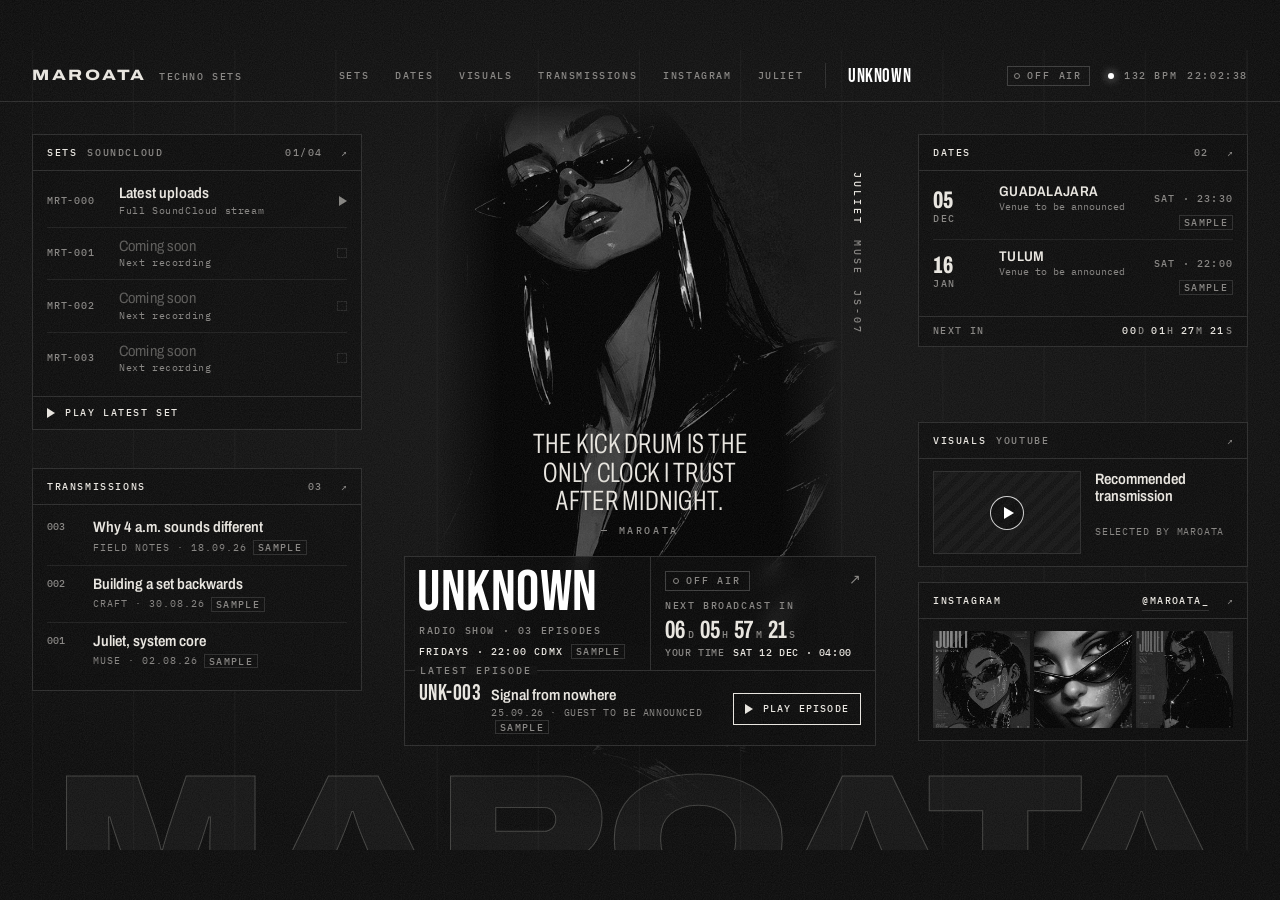
==== commit 33e22c2c: "Fix QA findings across all four designs; feature Signal in the chooser A multi-agent QA pass confirm" ====
--- a/bunker/index.html
+++ b/bunker/index.html
@@ -4,7 +4,7 @@
 <meta charset="utf-8">
 <meta name="viewport" content="width=device-width, initial-scale=1, viewport-fit=cover">
 <title>MAROATA · Bunker</title>
-<meta name="description" content="MAROATA techno sets, dates, transmissions and Juliet.">
+<meta name="description" content="MAROATA techno sets, UNKNOWN radio show, dates, transmissions and Juliet.">
 <meta name="theme-color" content="#0a0a0a">
 <link rel="icon" href="data:image/svg+xml,%3Csvg xmlns='http://www.w3.org/2000/svg' viewBox='0 0 32 32'%3E%3Crect width='32' height='32' fill='%230a0a0a'/%3E%3Cpath d='M6 24V8l10 9 10-9v16' fill='none' stroke='%23e8e5df' stroke-width='2.4'/%3E%3C/svg%3E">
 <link rel="preload" href="../assets/fonts/archivo.woff2" as="font" type="font/woff2" crossorigin>
@@ -95,7 +95,7 @@
 .juliet__tag {
   position: absolute; top: 18%; right: -4px; writing-mode: vertical-rl;
   font: 500 9.5px/1 var(--f-mono); letter-spacing: .3em; text-transform: uppercase; color: var(--ash);
-  display: flex; gap: 14px; align-items: center;
+  display: flex; gap: 14px; align-items: center; white-space: nowrap;
 }
 .juliet__tag b { color: var(--bone); font-weight: 500; }
 .juliet__tag:hover b { color: var(--beam); }
@@ -135,7 +135,7 @@
 .mod__foot { display: flex; justify-content: space-between; align-items: center; gap: 8px; padding: 9px 14px 10px; border-top: 1px solid var(--seam); font: 500 9.5px/1 var(--f-mono); letter-spacing: .14em; text-transform: uppercase; color: var(--ash); }
 
 /* shared content pieces */
-.m-flag { display: inline-block; padding: 2px 4px 1px; border: 1px solid var(--seam); font: 500 8px/1 var(--f-mono); letter-spacing: .14em; text-transform: uppercase; color: var(--ash); vertical-align: middle; }
+.m-flag { display: inline-block; padding: 2px 4px 1px; border: 1px solid var(--seam); font: 500 9px/1 var(--f-mono); letter-spacing: .14em; text-transform: uppercase; color: var(--ash); vertical-align: middle; }
 .m-empty { margin: 10px 0; font: 500 10px/1.4 var(--f-mono); letter-spacing: .12em; text-transform: uppercase; color: var(--ash); }
 .m-ext, .m-handle { font: 500 10px/1 var(--f-mono); letter-spacing: .14em; text-transform: uppercase; color: var(--bone); text-decoration: none; border-bottom: 1px solid var(--seam); padding-bottom: 3px; }
 .m-ext:hover, .m-handle:hover { border-color: var(--bone); }
@@ -268,9 +268,8 @@
 .m-radio-latest__open { display: grid; grid-template-columns: auto 1fr; column-gap: 10px; row-gap: 4px; align-items: baseline; text-align: left; min-width: 0; }
 .m-radio-latest__code { grid-row: 1 / 3; font: 400 22px/1 "Bebas Neue", var(--f-display); letter-spacing: .02em; color: var(--bone); }
 .m-radio-latest__title { font: 600 15px/1.1 var(--f-display); font-stretch: 85%; min-width: 0; overflow: hidden; text-overflow: ellipsis; white-space: nowrap; }
-.m-radio-latest__meta { font: 400 9.5px/1.2 var(--f-mono); letter-spacing: .06em; text-transform: uppercase; color: var(--ash); min-width: 0; overflow: hidden; text-overflow: ellipsis; white-space: nowrap; }
-.m-radio-latest__meta:has(.m-flag) { position: relative; padding-right: 54px; }
-.m-radio-latest__meta .m-flag { position: absolute; right: 0; top: 50%; transform: translateY(-50%); }
+.m-radio-latest__meta { font: 400 9.5px/1.25 var(--f-mono); letter-spacing: .06em; text-transform: uppercase; color: var(--ash); min-width: 0; overflow: hidden; display: -webkit-box; -webkit-box-orient: vertical; -webkit-line-clamp: 2; }
+.m-radio-latest__meta .m-flag { margin-left: 4px; }
 .m-radio-latest__open:hover .m-radio-latest__title { color: var(--beam); text-decoration: underline; text-underline-offset: 3px; text-decoration-thickness: 1px; }
 .m-radio-latest__play, .m-ep__play { position: relative; display: inline-flex; align-items: center; gap: 10px; padding: 10px 13px; border: 1px solid var(--bone); font: 500 10px/1 var(--f-mono); letter-spacing: .16em; text-transform: uppercase; color: var(--bone); white-space: nowrap; transition: background .2s, color .2s, box-shadow .3s; }
 .m-radio-latest__play:hover, .m-ep__play:hover { background: var(--bone); color: var(--void); }
@@ -320,14 +319,14 @@
   background: rgba(10,10,10,.86); -webkit-backdrop-filter: blur(12px); backdrop-filter: blur(12px);
   border-top: 1px solid var(--seam);
 }
-.dock button { padding: 18px 0 16px; font: 500 9.5px/1 var(--f-mono); letter-spacing: .08em; text-transform: uppercase; color: var(--ash); white-space: nowrap; }
+.dock button { height: 44px; padding: 0; font: 500 9.5px/1 var(--f-mono); letter-spacing: .08em; text-transform: uppercase; color: var(--ash); white-space: nowrap; }
 .dock button + button { border-left: 1px solid #1c1c1c; }
 .dock button:hover, .dock button:focus-visible { color: var(--bone); }
-.dock .dock__unk { position: relative; padding: 14px 0 12px; font: 400 18px/1 "Bebas Neue", var(--f-display); letter-spacing: .03em; color: var(--beam); }
+.dock .dock__unk { position: relative; padding: 0; font: 400 18px/1 "Bebas Neue", var(--f-display); letter-spacing: .03em; color: var(--beam); }
 html.radio-live .dock .dock__unk::after { content: ""; position: absolute; top: 6px; left: 50%; margin-left: -2.5px; width: 5px; height: 5px; border-radius: 50%; background: var(--beam); box-shadow: 0 0 8px #fff; animation: lamp 1.6s ease-in-out infinite; }
 
 /* mobile deck: only visible while a set plays */
-.f-sets .m-deck[data-state="playing"] { display: block; position: fixed; z-index: 19; left: 0; right: 0; bottom: calc(52px + env(safe-area-inset-bottom, 0px)); background: rgba(10,10,10,.92); -webkit-backdrop-filter: blur(12px); backdrop-filter: blur(12px); }
+.f-sets .m-deck[data-state="playing"] { display: block; position: fixed; z-index: 19; left: 0; right: 0; bottom: calc(45px + env(safe-area-inset-bottom, 0px)); background: rgba(10,10,10,.92); -webkit-backdrop-filter: blur(12px); backdrop-filter: blur(12px); }
 
 /* ---------- sheet (expanded module) ---------- */
 .sheet { position: fixed; inset: 0; z-index: 60; display: grid; place-items: center; padding: 16px; background: rgba(6,6,6,.82); -webkit-backdrop-filter: blur(16px); backdrop-filter: blur(16px); opacity: 0; transition: opacity .35s var(--ease); }
@@ -337,8 +336,9 @@
 .sheet__head { display: flex; align-items: center; gap: 16px; padding: 18px 24px; border-bottom: 1px solid var(--seam); }
 .sheet__title { margin: 0; font: 800 30px/1 var(--f-display); font-stretch: 125%; letter-spacing: .02em; text-transform: uppercase; }
 .sheet__brand { font: 500 10px/1 var(--f-mono); letter-spacing: .2em; text-transform: uppercase; color: var(--ash); }
-.sheet__close { margin-left: auto; font: 500 10px/1 var(--f-mono); letter-spacing: .18em; text-transform: uppercase; color: var(--ash); padding: 8px 0 8px 12px; }
+.sheet__close { margin-left: auto; font: 500 10px/1 var(--f-mono); letter-spacing: .18em; text-transform: uppercase; color: var(--ash); padding: 8px 12px; margin-right: -12px; }
 .sheet__close:hover { color: var(--beam); }
+.sheet__close:focus-visible { outline-offset: 0; }
 .sheet__body { flex: 1; min-height: 0; overflow: auto; padding: 8px 24px 28px; scrollbar-width: thin; scrollbar-color: #333 transparent; }
 .sheet .m-set__title, .sheet .m-post__title, .sheet .m-gig__city { font-size: 20px; }
 .sheet .m-set__btn, .sheet .m-post__btn, .sheet .m-gig { padding: 16px 0; }
@@ -389,11 +389,31 @@
   .sheet__body { padding: 4px 16px 24px; }
   .m-juliet__gallery, .sheet .m-ig { grid-template-columns: repeat(2, 1fr); }
   .m-video__btn { grid-template-columns: 120px 1fr; }
+  /* bounded track so the frame is the viewport height and the body scrolls */
+  .sheet { grid-template: minmax(0, 1fr) / minmax(0, 1fr); }
+  /* touch targets: a full-height Stop in the deck header, a wider Juliet tag */
+  .m-deck__now { min-height: 34px; margin: -6px 0 4px; }
+  .m-deck__stop { align-self: stretch; padding: 0 16px; margin-right: -14px; }
+  .juliet__tag { padding: 0 11px; right: -15px; }
+}
+
+/* phones in landscape: Juliet left, quote + radio strip right, smaller wordmark */
+@media (max-height: 500px) and (orientation: landscape) { /* always inside the compact layout (max-height < 600) */
+  .wordmark { font-size: 9vw; }
+  .juliet { left: calc(50% - 12px); top: 44px; bottom: calc(46px + 7.2vw); width: min(36vw, 64vh); transform: translateX(-100%); }
+  .juliet__tag { top: 6%; gap: 10px; }
+  .next { left: calc(50% + 20px); top: calc(env(safe-area-inset-top, 0px) + 50px); }
+  .quote-wrap { left: calc(50% + 20px); right: 16px; top: 98px; bottom: auto; text-align: left; }
+  .quote { margin: 0; max-width: 24ch; }
+  .m-quote__text { font-size: clamp(18px, 6vh, 26px); }
+  .m-quote__by { margin-top: 8px; }
+  .onair { left: calc(50% + 20px); transform: none; bottom: calc(54px + 7.2vw + env(safe-area-inset-bottom, 0px)); max-width: calc(50% - 32px); gap: 8px; padding: 6px 8px 6px 10px; overflow: hidden; }
+  .onair__logo { font-size: 19px; }
 }
 
 /* ======================= DESKTOP BOARD ======================= */
 @media (min-width: 1000px) and (min-height: 600px) and (min-aspect-ratio: 6/5) {
-  .board { inset: auto; left: 50%; top: 50%; width: 1280px; height: 800px; transform: translate(-50%, -50%) scale(var(--s, 1)); }
+  .board { inset: auto; left: 50%; top: 50%; width: 1280px; height: 800px; transform: translate(-50%, -50%) scale(var(--s, 1)); overflow: hidden; }
   .grid {
     display: block; position: absolute; inset: 0 32px; pointer-events: none;
     background-image: linear-gradient(90deg, rgba(255,255,255,.035) 1px, transparent 1px);
@@ -408,7 +428,7 @@
   .bar__nav button:hover { color: var(--beam); }
   .bar__bpm { display: inline; }
 
-  .wordmark { font-size: 183px; bottom: -30px; left: 0; right: 0; }
+  .wordmark { font-size: 183px; bottom: -64px; left: 0; right: 0; }
 
   .juliet { left: 440px; top: 52px; bottom: auto; width: 400px; height: 748px; transform: translate3d(calc(var(--mx, 0) * -7px), calc(var(--my, 0) * -5px), 0); }
   .juliet__tag { right: -22px; top: 70px; }
@@ -426,8 +446,8 @@
   .f-sets   { left: 32px;  top: 84px;  width: 330px; --d: 12; --t: 10s; }
   .f-posts  { left: 32px;  top: 418px; width: 330px; --d: 16; --t: 12s; --delay: -4s; }
   .f-gigs   { left: 918px; top: 84px;  width: 330px; --d: 14; --t: 11s; --delay: -2s; }
-  .f-video  { left: 918px; top: 372px; width: 330px; --d: 10; --t: 9s; --delay: -6s; }
-  .f-insta  { left: 918px; top: 520px; width: 330px; --d: 18; --t: 13s; --delay: -3s; }
+  .f-video  { left: 918px; top: 372px; width: 330px; --d: 14; --t: 11s; --delay: -6s; }
+  .f-insta  { left: 918px; top: 532px; width: 330px; --d: 14; --t: 11s; --delay: -6s; }
   .f-insta .m-ig { grid-template-columns: repeat(3, 1fr); gap: 4px; }
   .f-insta .mod__body { padding-top: 12px; }
   .f-video .mod__body { padding-top: 12px; }
@@ -445,7 +465,7 @@
   .quote-wrap .m-quote__text { font-size: 28px; }
   .f-radio { display: block; left: 404px; top: 506px; width: 472px; --d: 6; --t: 12s; --delay: -5s; }
   .radio { background: rgba(10,10,10,.72); transition: border-color .5s, box-shadow .5s; }
-  .radio__main { display: grid; grid-template-columns: 1fr 206px; }
+  .radio__main { display: grid; grid-template-columns: 1fr 224px; }
   .radio__id { padding: 13px 14px 11px; border-right: 1px solid var(--seam); min-width: 0; }
   .radio__logo { margin: 0; font-size: 58px; line-height: .8; transform: translateX(-2px); }
   .radio__desc { margin: 10px 0 0; font: 500 9.5px/1 var(--f-mono); letter-spacing: .16em; text-transform: uppercase; color: var(--ash); }
@@ -466,6 +486,13 @@
   .radio__latest .m-radio-latest__label { position: absolute; top: -5px; left: 10px; padding: 0 5px; background: #0c0c0c; line-height: 9px; }
   .radio__latest .m-radio-latest__open { grid-column: 1; grid-row: 1 / 3; }
   .radio__latest .m-radio-latest__play { grid-column: 2; grid-row: 1 / 3; }
+  /* micro-labels stay legible when the board scales down (0.8 at 1024×768) */
+  .radio__cdl, .radio__next, .radio__cd .m-cd i, .m-radio-latest__label, .m-gig__m, .m-gig__meta, .m-gig__link, .bar__radio .m-onair, .radio .m-onair { font-size: 10px; }
+  .m-flag { font-size: 9.5px; }
+  .juliet__tag, .m-quote__by, .radio__desc, .m-radio-latest__meta, .m-set__meta, .m-gig__venue, .m-post__meta, .m-video__note, .mod__foot { font-size: 10px; }
+  .m-radio-latest__play { padding: 10px 11px; letter-spacing: .12em; }
+  .radio__next { letter-spacing: .06em; }
+  .radio__next [data-m] { margin-left: 2px; }
   html.radio-live .radio { border-color: rgba(255,255,255,.6); box-shadow: 0 0 0 1px rgba(255,255,255,.08), 0 0 50px rgba(255,255,255,.12); }
 }
 
@@ -574,7 +601,7 @@
     <button type="button" data-open="sets">Sets</button>
     <button type="button" data-open="gigs">Dates</button>
     <button type="button" data-open="videos">Video</button>
-    <button type="button" data-open="posts">Log</button>
+    <button type="button" data-open="posts">Notes</button>
     <button type="button" data-open="insta">IG</button>
     <button type="button" data-open="juliet">Juliet</button>
     <button type="button" class="dock__unk" data-open="radio" aria-label="UNKNOWN radio show">UNKNOWN</button>
